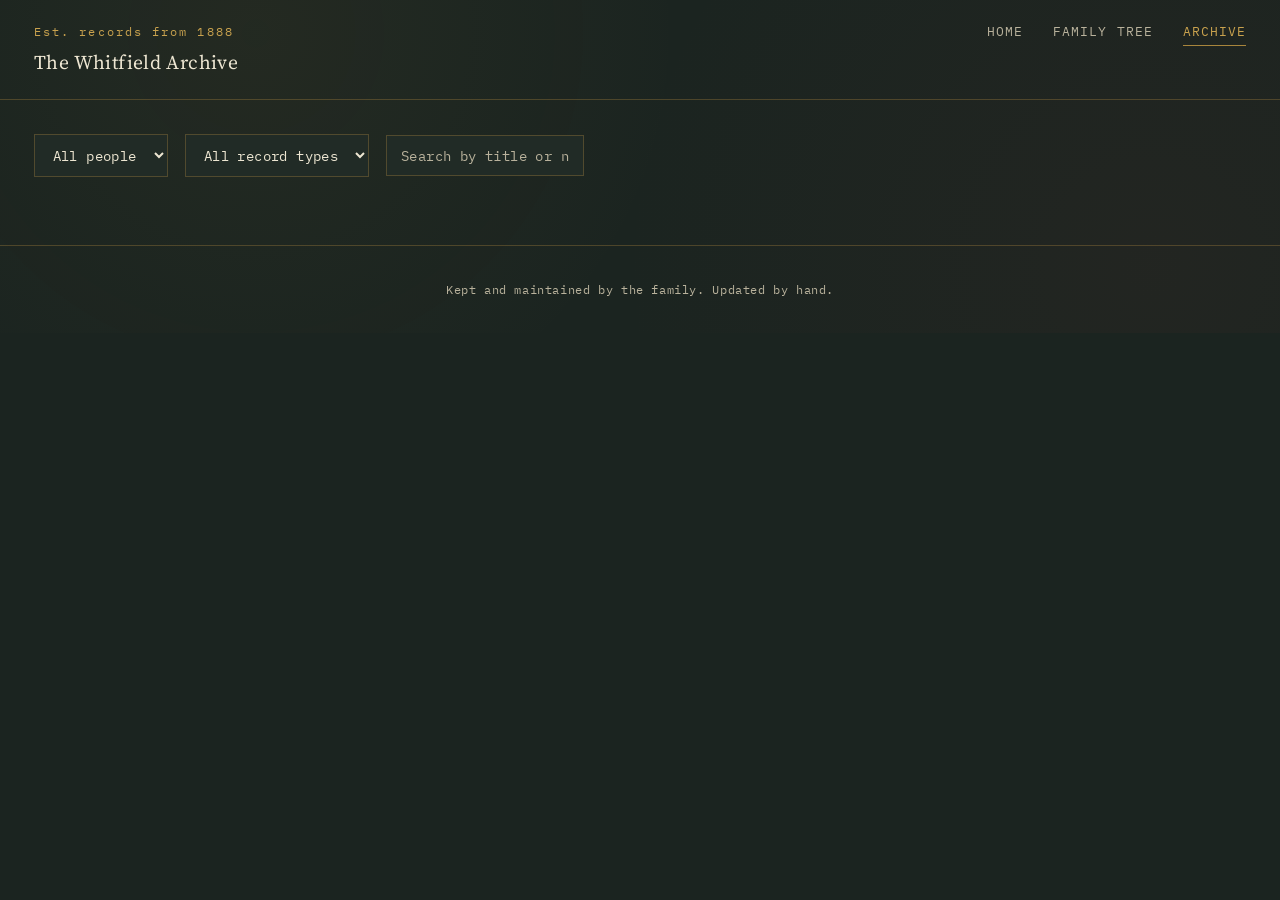
==== archive.html @ 4a78d209 "Add files via upload" ====
<!DOCTYPE html>
<html lang="en">
<head>
<meta charset="UTF-8">
<meta name="viewport" content="width=device-width, initial-scale=1.0">
<title>Archive — The Whitfield Archive</title>
<link rel="preconnect" href="https://fonts.googleapis.com">
<link href="https://fonts.googleapis.com/css2?family=Fraunces:opsz,wght@9..144,400;9..144,500;9..144,600&family=Source+Serif+4:ital,wght@0,400;0,600;1,400&family=IBM+Plex+Mono:wght@400;500&display=swap" rel="stylesheet">
<link rel="stylesheet" href="style.css">
</head>
<body>

<header class="site-header">
  <div class="site-title">
    <span class="archive-mark">Est. records from 1888</span>
    The Whitfield Archive
  </div>
  <nav class="site-nav">
    <a href="index.html">Home</a>
    <a href="tree.html">Family Tree</a>
    <a href="archive.html" aria-current="page">Archive</a>
  </nav>
</header>

<div class="archive-controls">
  <select id="filter-person">
    <option value="all">All people</option>
  </select>
  <select id="filter-type">
    <option value="all">All record types</option>
    <option value="photo">Photographs</option>
    <option value="document">Documents</option>
    <option value="video">Film / Video</option>
  </select>
  <input id="filter-search" type="text" placeholder="Search by title or name…">
</div>

<div class="archive-grid" id="archive-grid"></div>

<footer class="site-footer">
  Kept and maintained by the family. Updated by hand.
</footer>

<script src="js/common.js"></script>
<script src="js/archive.js"></script>
</body>
</html>
---- style.css ----
/* ============================================
   DESIGN TOKENS — Ledger & Record Card system
   ============================================ */
:root {
  --ink-bg: #1B2420;        /* deep ledger-cover green-black */
  --ink-bg-alt: #212B26;
  --paper: #E8DFC8;         /* parchment record card */
  --paper-dim: #DCD0AE;
  --ink-text: #2A2118;      /* text on paper */
  --cream-text: #EDE6D2;    /* text on dark */
  --cream-text-dim: #B9B29C;
  --brass: #A8853C;
  --brass-bright: #C9A24E;
  --burgundy: #7A3230;
  --line: rgba(168, 133, 60, 0.35);
  --line-strong: rgba(168, 133, 60, 0.6);

  --font-display: "Fraunces", serif;
  --font-body: "Source Serif 4", serif;
  --font-data: "IBM Plex Mono", monospace;

  --radius-card: 2px;
  --shadow-card: 0 6px 18px rgba(0,0,0,0.35);
}

* { box-sizing: border-box; }

html, body {
  margin: 0;
  padding: 0;
  background: var(--ink-bg);
  color: var(--cream-text);
  font-family: var(--font-body);
  font-size: 17px;
  line-height: 1.6;
}

body {
  background-image:
    radial-gradient(circle at 20% 10%, rgba(168,133,60,0.06), transparent 40%),
    radial-gradient(circle at 90% 80%, rgba(122,50,48,0.08), transparent 45%);
}

a { color: inherit; }

h1, h2, h3, h4 {
  font-family: var(--font-display);
  font-weight: 500;
  margin: 0;
  color: var(--cream-text);
}

.catalog-number {
  font-family: var(--font-data);
  font-size: 0.72rem;
  letter-spacing: 0.12em;
  color: var(--brass-bright);
  text-transform: uppercase;
}

/* ============================================
   SITE HEADER / LEDGER COVER STRIP
   ============================================ */
.site-header {
  border-bottom: 1px solid var(--line);
  padding: 1.25rem 2rem;
  display: flex;
  align-items: baseline;
  justify-content: space-between;
  gap: 1rem;
  flex-wrap: wrap;
}

.site-title {
  font-size: 1.15rem;
  letter-spacing: 0.02em;
}

.site-title .archive-mark {
  color: var(--brass-bright);
  font-family: var(--font-data);
  font-size: 0.68rem;
  letter-spacing: 0.18em;
  display: block;
  margin-bottom: 0.3rem;
}

.site-nav {
  display: flex;
  gap: 1.75rem;
  font-family: var(--font-data);
  font-size: 0.78rem;
  letter-spacing: 0.08em;
  text-transform: uppercase;
}

.site-nav a {
  text-decoration: none;
  color: var(--cream-text-dim);
  border-bottom: 1px solid transparent;
  padding-bottom: 3px;
  transition: color 0.15s ease, border-color 0.15s ease;
}

.site-nav a:hover,
.site-nav a[aria-current="page"] {
  color: var(--brass-bright);
  border-color: var(--brass);
}

/* ============================================
   HERO (index.html)
   ============================================ */
.hero {
  padding: 5rem 2rem 4rem;
  max-width: 900px;
}

.hero .catalog-number { margin-bottom: 1.25rem; }

.hero h1 {
  font-size: clamp(2.4rem, 5vw, 4rem);
  line-height: 1.05;
  max-width: 14ch;
}

.hero p.lede {
  margin-top: 1.5rem;
  max-width: 52ch;
  color: var(--cream-text-dim);
  font-size: 1.15rem;
}

.hero-actions {
  margin-top: 2.5rem;
  display: flex;
  gap: 1rem;
  flex-wrap: wrap;
}

.btn {
  font-family: var(--font-data);
  font-size: 0.78rem;
  letter-spacing: 0.08em;
  text-transform: uppercase;
  text-decoration: none;
  padding: 0.85rem 1.5rem;
  border: 1px solid var(--brass);
  color: var(--cream-text);
  transition: background 0.15s ease, color 0.15s ease;
  display: inline-block;
}

.btn:hover {
  background: var(--brass);
  color: var(--ink-bg);
}

.btn.primary {
  background: var(--brass);
  color: var(--ink-bg);
}

.btn.primary:hover {
  background: var(--brass-bright);
}

/* Ledger divider line with tick marks, used between sections */
.ledger-rule {
  height: 1px;
  background: var(--line);
  margin: 0 2rem;
  position: relative;
}

.section-label {
  padding: 3rem 2rem 1.5rem;
  font-family: var(--font-data);
  font-size: 0.75rem;
  letter-spacing: 0.14em;
  text-transform: uppercase;
  color: var(--brass-bright);
  display: flex;
  align-items: center;
  gap: 1rem;
}

.section-label::after {
  content: "";
  flex: 1;
  height: 1px;
  background: var(--line);
}

.preview-grid {
  padding: 0 2rem 4rem;
  display: grid;
  grid-template-columns: repeat(auto-fill, minmax(220px, 1fr));
  gap: 1.25rem;
}

/* ============================================
   RECORD CARD — the signature component
   Used in both the family tree and the archive
   ============================================ */
.record-card {
  background: var(--paper);
  color: var(--ink-text);
  border-radius: var(--radius-card);
  box-shadow: var(--shadow-card);
  position: relative;
  padding: 1rem 1rem 1.1rem;
  font-family: var(--font-body);
  text-decoration: none;
  display: block;
  transition: transform 0.15s ease, box-shadow 0.15s ease;
}

.record-card:hover {
  transform: translateY(-3px);
  box-shadow: 0 12px 24px rgba(0,0,0,0.45);
}

/* punched-corner detail, like an old library card */
.record-card::before {
  content: "";
  position: absolute;
  top: 0;
  right: 0;
  width: 0;
  height: 0;
  border-style: solid;
  border-width: 0 16px 16px 0;
  border-color: transparent var(--ink-bg) transparent transparent;
}

.record-card .catalog-number { color: var(--burgundy); margin-bottom: 0.5rem; }

.record-card .thumb {
  width: 100%;
  aspect-ratio: 4 / 3;
  background: var(--paper-dim);
  border: 1px dashed rgba(42,33,24,0.35);
  display: flex;
  align-items: center;
  justify-content: center;
  font-family: var(--font-data);
  font-size: 0.68rem;
  letter-spacing: 0.06em;
  text-transform: uppercase;
  color: rgba(42,33,24,0.5);
  margin-bottom: 0.75rem;
  text-align: center;
  padding: 0.5rem;
}

.record-card h3 {
  color: var(--ink-text);
  font-size: 1.15rem;
  line-height: 1.2;
}

.record-card .dates {
  font-family: var(--font-data);
  font-size: 0.78rem;
  color: var(--burgundy);
  margin-top: 0.35rem;
}

.record-card .bio-snip {
  margin-top: 0.6rem;
  font-size: 0.85rem;
  color: rgba(42,33,24,0.75);
  line-height: 1.45;
}

/* ============================================
   TREE PAGE
   ============================================ */
.tree-wrap {
  padding: 2rem;
  overflow-x: auto;
}

.tree-wrap .hint {
  font-family: var(--font-data);
  font-size: 0.75rem;
  color: var(--cream-text-dim);
  margin-bottom: 2rem;
}

.tree-container {
  position: relative;
  min-width: 900px;
}

svg.tree-lines {
  position: absolute;
  top: 0;
  left: 0;
  width: 100%;
  height: 100%;
  pointer-events: none;
}

svg.tree-lines path {
  stroke: var(--line-strong);
  stroke-width: 1.5;
  fill: none;
}

svg.tree-lines path.spouse-line {
  stroke: var(--brass);
  stroke-dasharray: 2 3;
}

.generation {
  display: flex;
  gap: 3rem;
  justify-content: center;
  margin-bottom: 5.5rem;
  position: relative;
  z-index: 1;
}

.generation .record-card {
  width: 210px;
}

.generation-label {
  position: absolute;
  left: -1.5rem;
  top: 0.5rem;
  writing-mode: vertical-rl;
  font-family: var(--font-data);
  font-size: 0.7rem;
  letter-spacing: 0.1em;
  color: var(--cream-text-dim);
  text-transform: uppercase;
}

.spouse-pair {
  display: flex;
  align-items: center;
  gap: 0.5rem;
}

.spouse-pair .spouse-mark {
  color: var(--brass);
  font-family: var(--font-data);
  font-size: 0.9rem;
}

/* ============================================
   ARCHIVE PAGE
   ============================================ */
.archive-controls {
  padding: 2rem 2rem 0;
  display: flex;
  gap: 1rem;
  flex-wrap: wrap;
  align-items: center;
}

.archive-controls select,
.archive-controls input {
  font-family: var(--font-data);
  font-size: 0.8rem;
  background: var(--ink-bg-alt);
  color: var(--cream-text);
  border: 1px solid var(--line);
  padding: 0.6rem 0.8rem;
  letter-spacing: 0.03em;
}

.archive-controls input::placeholder { color: var(--cream-text-dim); }

.archive-grid {
  padding: 2rem;
  display: grid;
  grid-template-columns: repeat(auto-fill, minmax(230px, 1fr));
  gap: 1.5rem;
}

.record-card .media-type {
  position: absolute;
  top: 0.7rem;
  right: 0.9rem;
  font-family: var(--font-data);
  font-size: 0.62rem;
  letter-spacing: 0.08em;
  text-transform: uppercase;
  color: var(--burgundy);
}

.empty-state {
  padding: 4rem 2rem;
  text-align: center;
  color: var(--cream-text-dim);
  font-family: var(--font-data);
  font-size: 0.85rem;
}

/* ============================================
   FOOTER
   ============================================ */
.site-footer {
  border-top: 1px solid var(--line);
  padding: 2rem;
  font-family: var(--font-data);
  font-size: 0.72rem;
  color: var(--cream-text-dim);
  letter-spacing: 0.05em;
  text-align: center;
}

@media (max-width: 640px) {
  .site-header { padding: 1rem 1.25rem; }
  .hero { padding: 3rem 1.25rem 2.5rem; }
  .section-label, .preview-grid, .archive-grid, .archive-controls, .tree-wrap { padding-left: 1.25rem; padding-right: 1.25rem; }
  .generation { flex-direction: column; align-items: center; gap: 1.5rem; }
  .generation .record-card { width: 100%; max-width: 280px; }
}
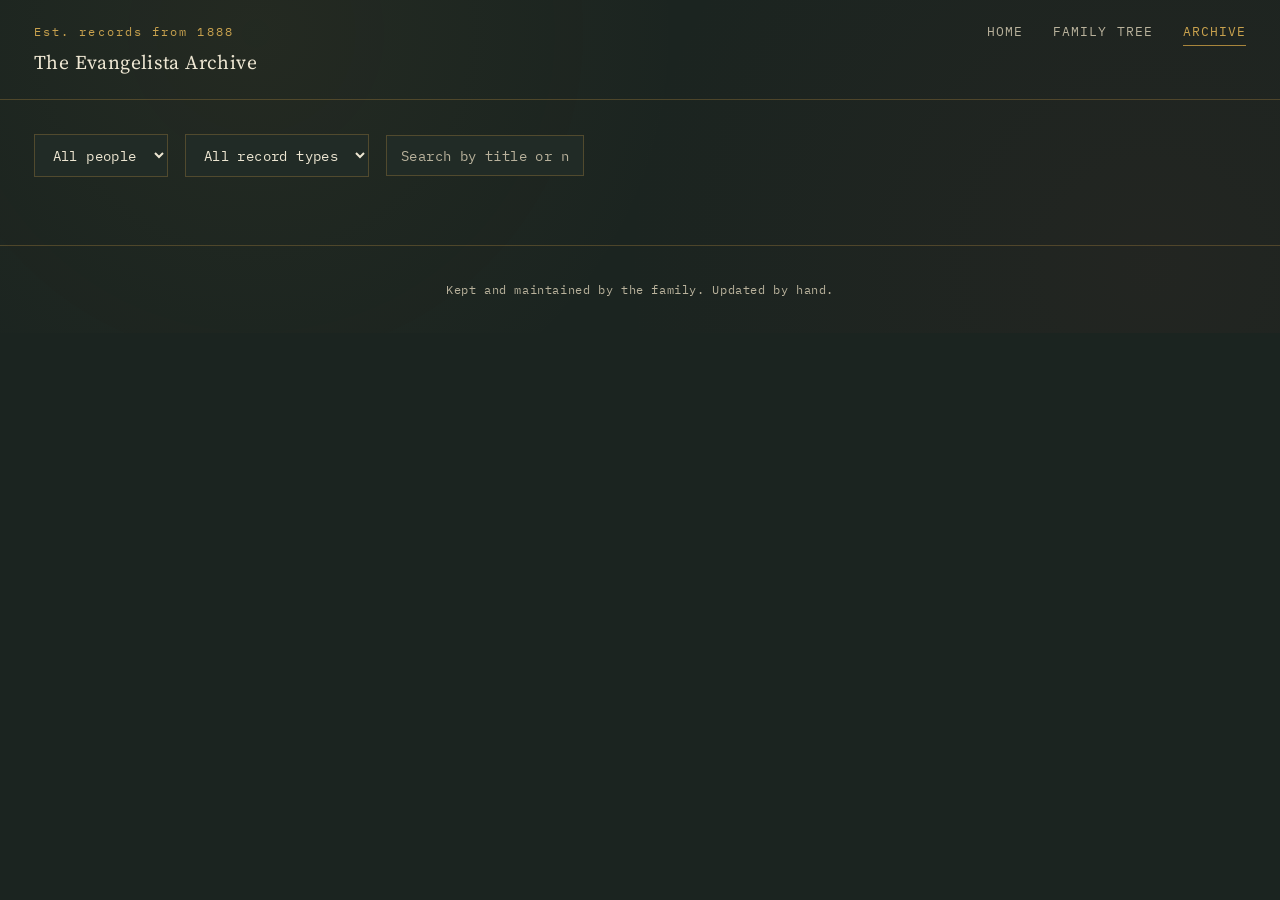
==== commit b41059be: "Add files via upload" ====
--- a/archive.html
+++ b/archive.html
@@ -3,7 +3,7 @@
 <head>
 <meta charset="UTF-8">
 <meta name="viewport" content="width=device-width, initial-scale=1.0">
-<title>Archive — The Whitfield Archive</title>
+<title>Archive — The Evangelista Archive</title>
 <link rel="preconnect" href="https://fonts.googleapis.com">
 <link href="https://fonts.googleapis.com/css2?family=Fraunces:opsz,wght@9..144,400;9..144,500;9..144,600&family=Source+Serif+4:ital,wght@0,400;0,600;1,400&family=IBM+Plex+Mono:wght@400;500&display=swap" rel="stylesheet">
 <link rel="stylesheet" href="style.css">
@@ -13,7 +13,7 @@
 <header class="site-header">
   <div class="site-title">
     <span class="archive-mark">Est. records from 1888</span>
-    The Whitfield Archive
+    The Evangelista Archive
   </div>
   <nav class="site-nav">
     <a href="index.html">Home</a>
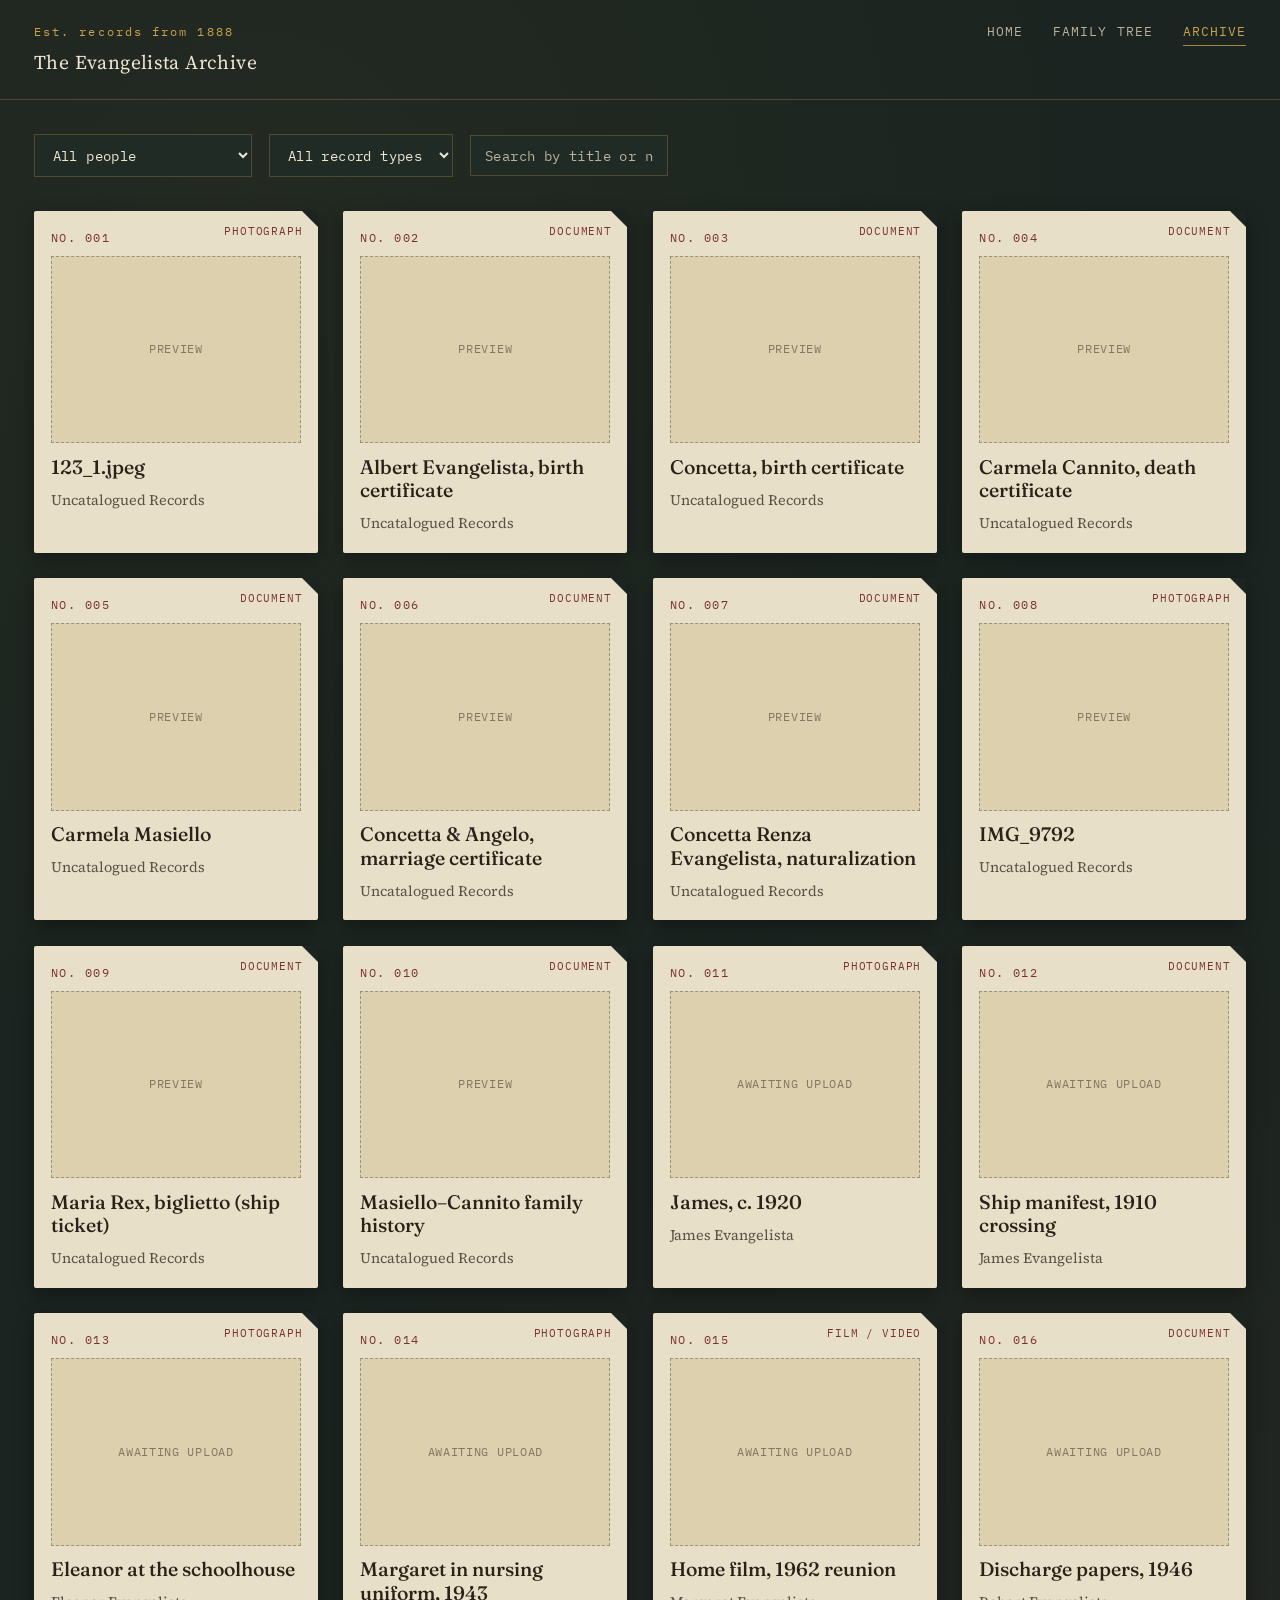
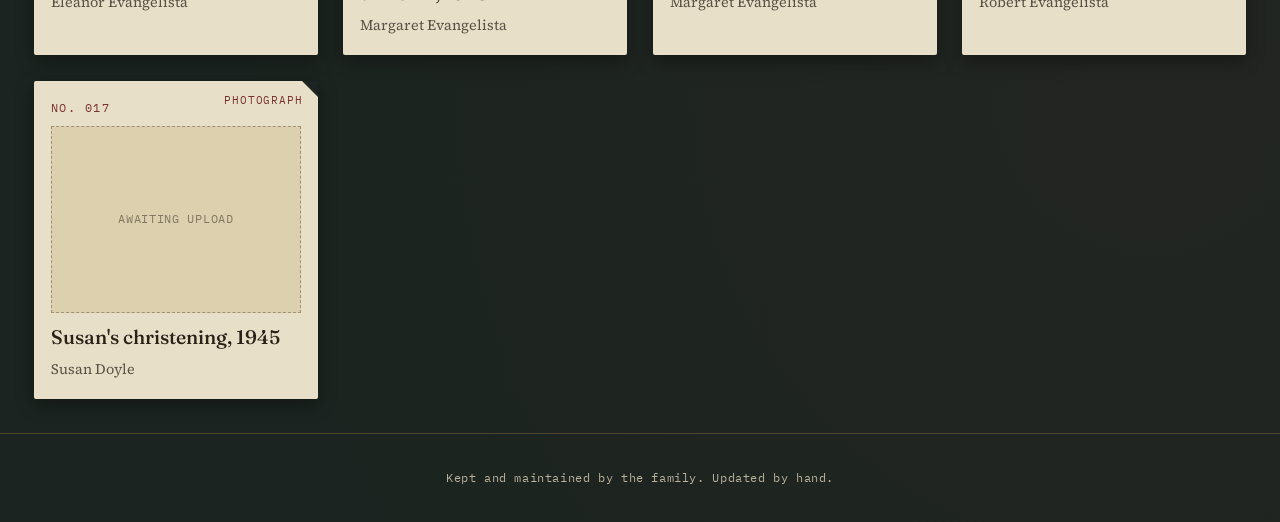
==== commit d8680dd9: "Add files via upload" ====
--- a/archive.html
+++ b/archive.html
@@ -41,7 +41,7 @@
   Kept and maintained by the family. Updated by hand.
 </footer>
 
-<script src="js/common.js"></script>
-<script src="js/archive.js"></script>
+<script src="common.js"></script>
+<script src="archive.js"></script>
 </body>
 </html>
